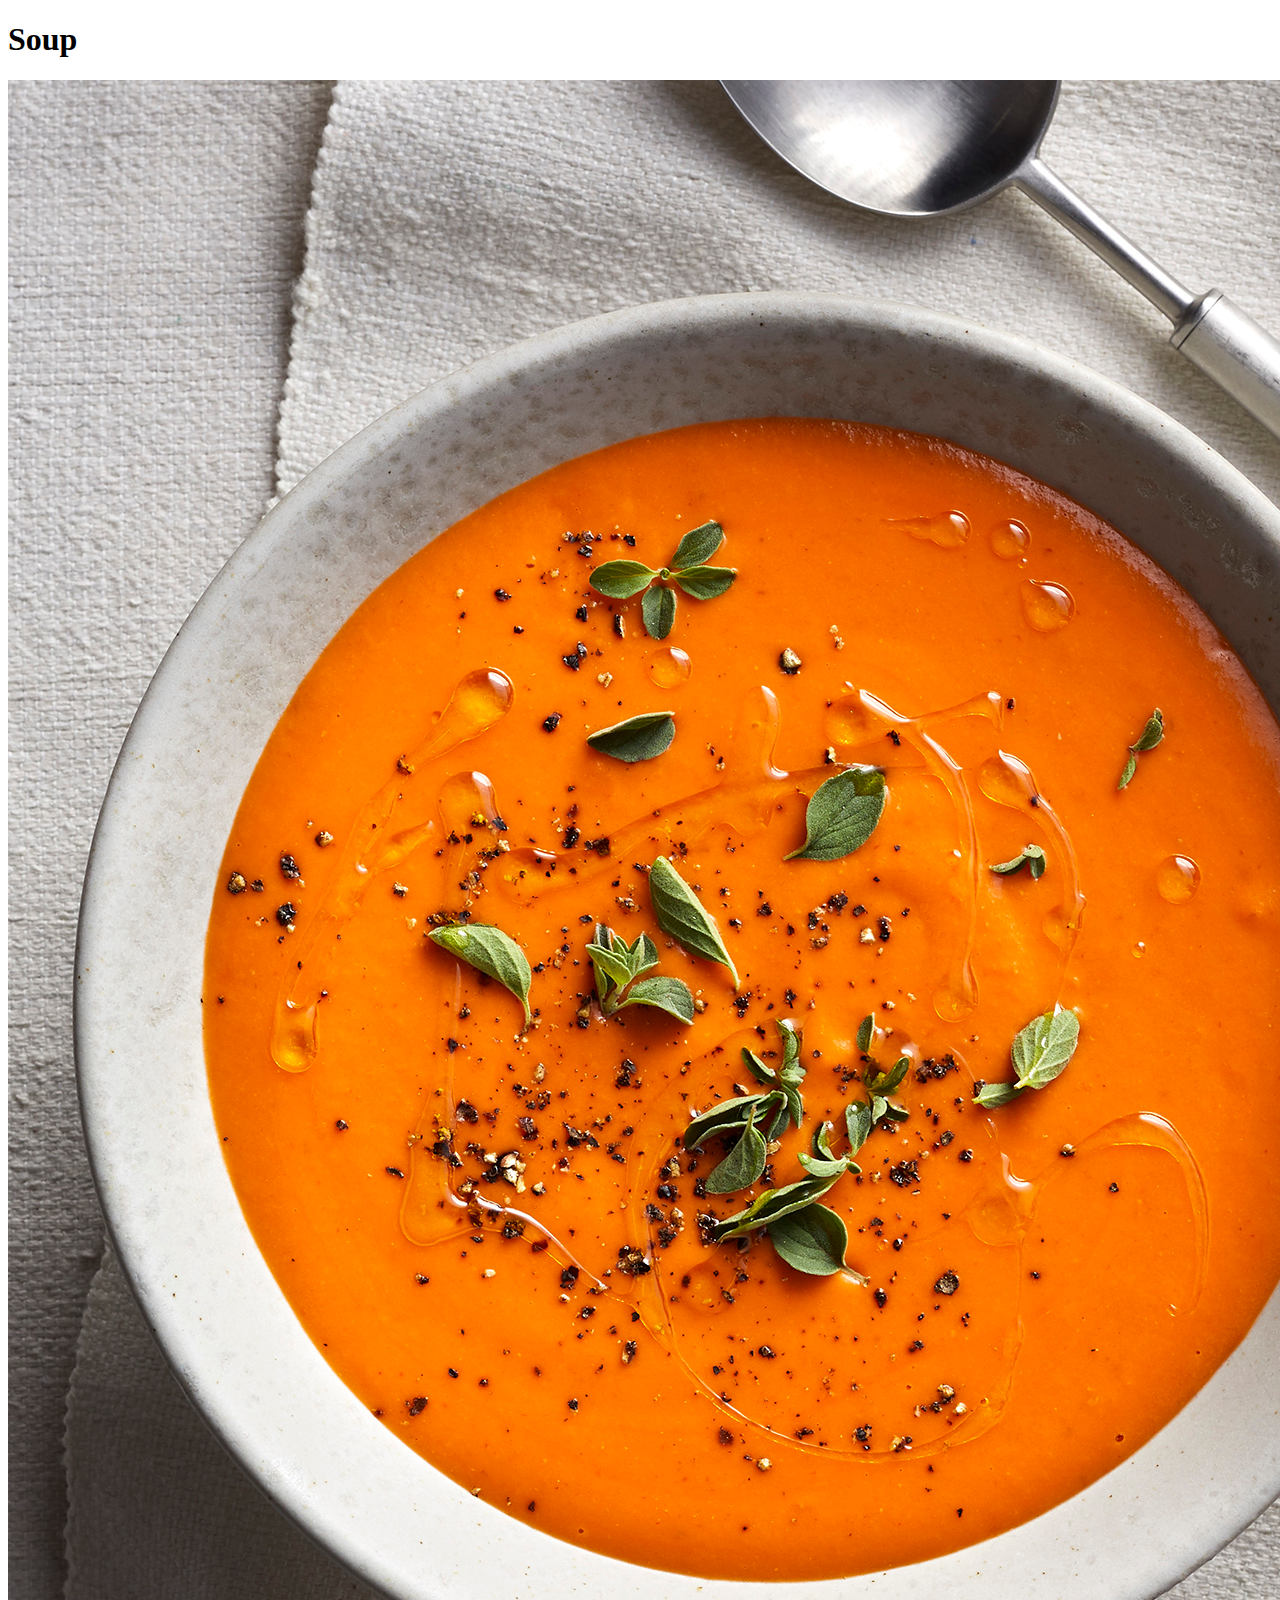
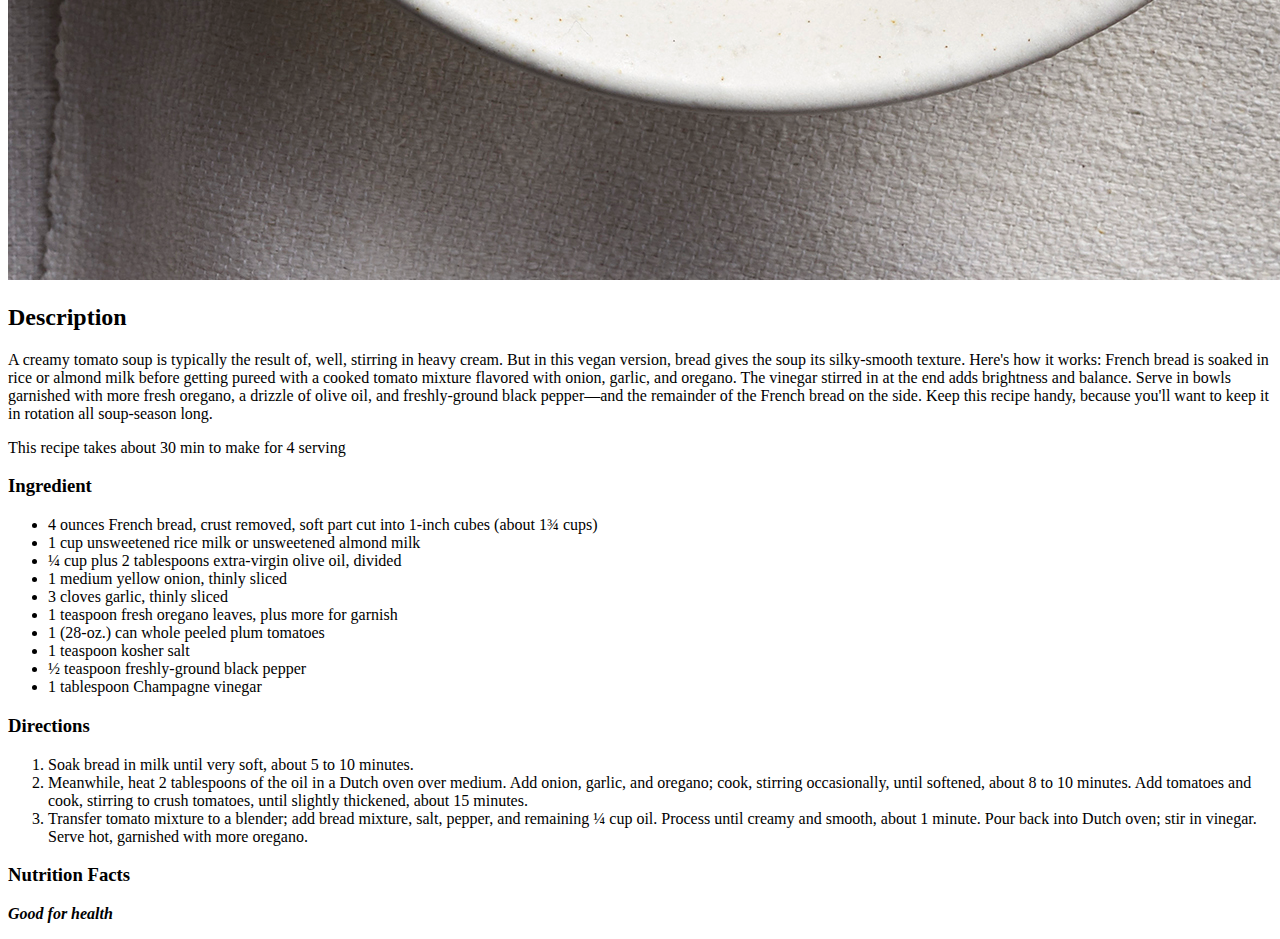
==== recipes/soup.html @ 603a23dd "Create soup recipe page and link to index page" ====
<!DOCTYPE html>
<html lang="en">
<head>
    <meta charset="UTF-8">
    <title>Soup</title>
</head>
<body>
    <h1>Soup</h1>
    <p></p>
    <img src="soup.jpeg" alt="A tomato soup">
    <p></p>
    <h2>Description</h2>
    <p></p>
    <p>A creamy tomato soup is typically the result of, well, stirring in heavy cream. 
        But in this vegan version, bread gives the soup its silky-smooth texture. 
        Here's how it works: French bread is soaked in rice or almond milk before getting pureed with a cooked tomato mixture flavored with onion, garlic, and oregano. 
        The vinegar stirred in at the end adds brightness and balance. Serve in bowls garnished with more fresh oregano, a drizzle of olive oil, and freshly-ground black pepper—and the remainder of the French bread on the side. 
        Keep this recipe handy, because you'll want to keep it in rotation all soup-season long. </p>
        <p></p>
        <p>This recipe takes about 30 min to make for 4 serving</p>
        <p></p>
        <h3>Ingredient</h3>
        <p></p>
        <ul>
            <li>4 ounces French bread, crust removed, soft part cut into 1-inch cubes (about 1¾ cups) </li>
            <li>1 cup unsweetened rice milk or unsweetened almond milk </li>
            <li>¼ cup plus 2 tablespoons extra-virgin olive oil, divided </li>
            <li>1 medium yellow onion, thinly sliced  </li>
            <li>3 cloves garlic, thinly sliced </li>
            <li>1 teaspoon fresh oregano leaves, plus more for garnish </li>
            <li>1 (28-oz.) can whole peeled plum tomatoes </li>
            <li>1 teaspoon kosher salt </li>
            <li>½ teaspoon freshly-ground black pepper </li>
            <li>1 tablespoon Champagne vinegar </li>
        </ul>
        <p></p>
        <h3>Directions</h3>
        <ol>
            <li>Soak bread in milk until very soft, about 5 to 10 minutes.</li>
            <li>Meanwhile, heat 2 tablespoons of the oil in a Dutch oven over medium. Add onion, garlic, and oregano; cook, stirring occasionally, until softened, about 8 to 10 minutes. Add tomatoes and cook, stirring to crush tomatoes, until slightly thickened, about 15 minutes.</li>
            <li>Transfer tomato mixture to a blender; add bread mixture, salt, pepper, and remaining ¼ cup oil. Process until creamy and smooth, about 1 minute. Pour back into Dutch oven; stir in vinegar. Serve hot, garnished with more oregano.</li>
        </ol>
        <p></p>
        <h3>Nutrition Facts</h3>
        <p></p>
        <p><strong><em>Good for health</em></strong></p>

</body>
</html>
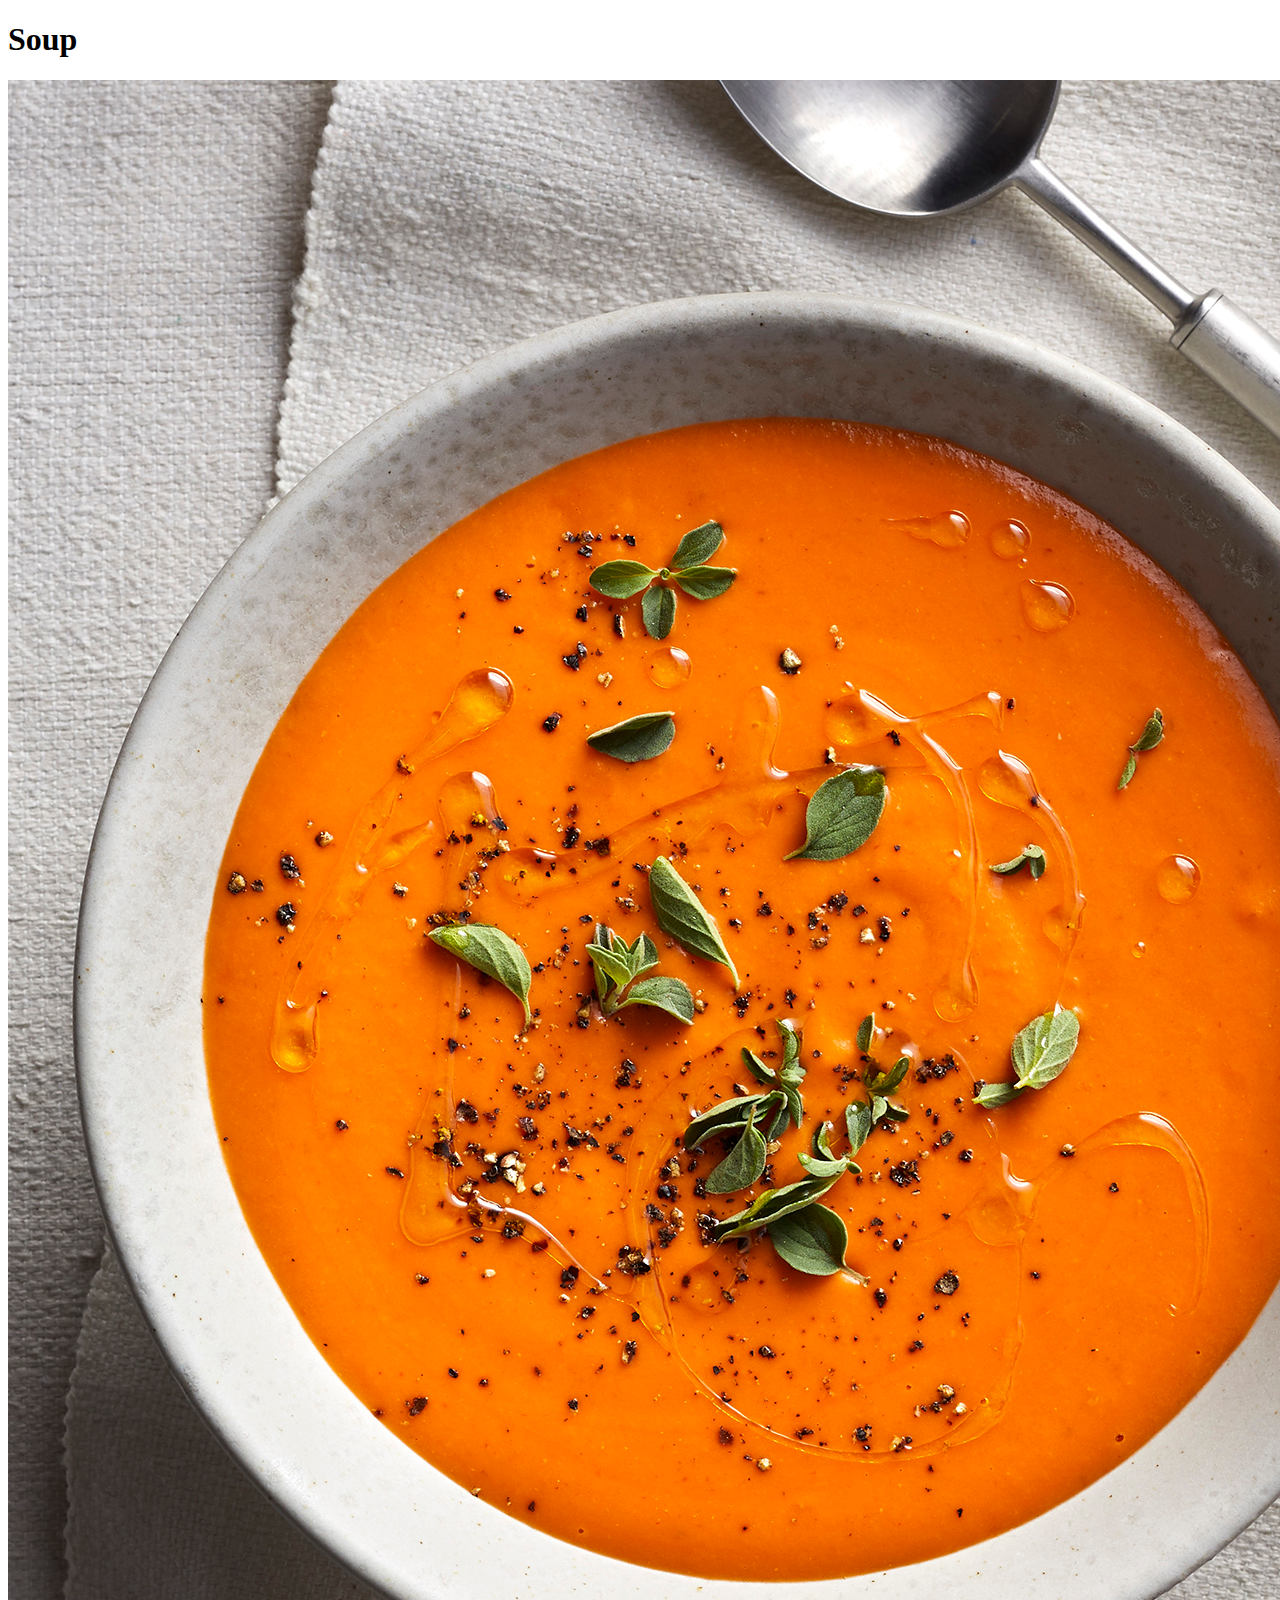
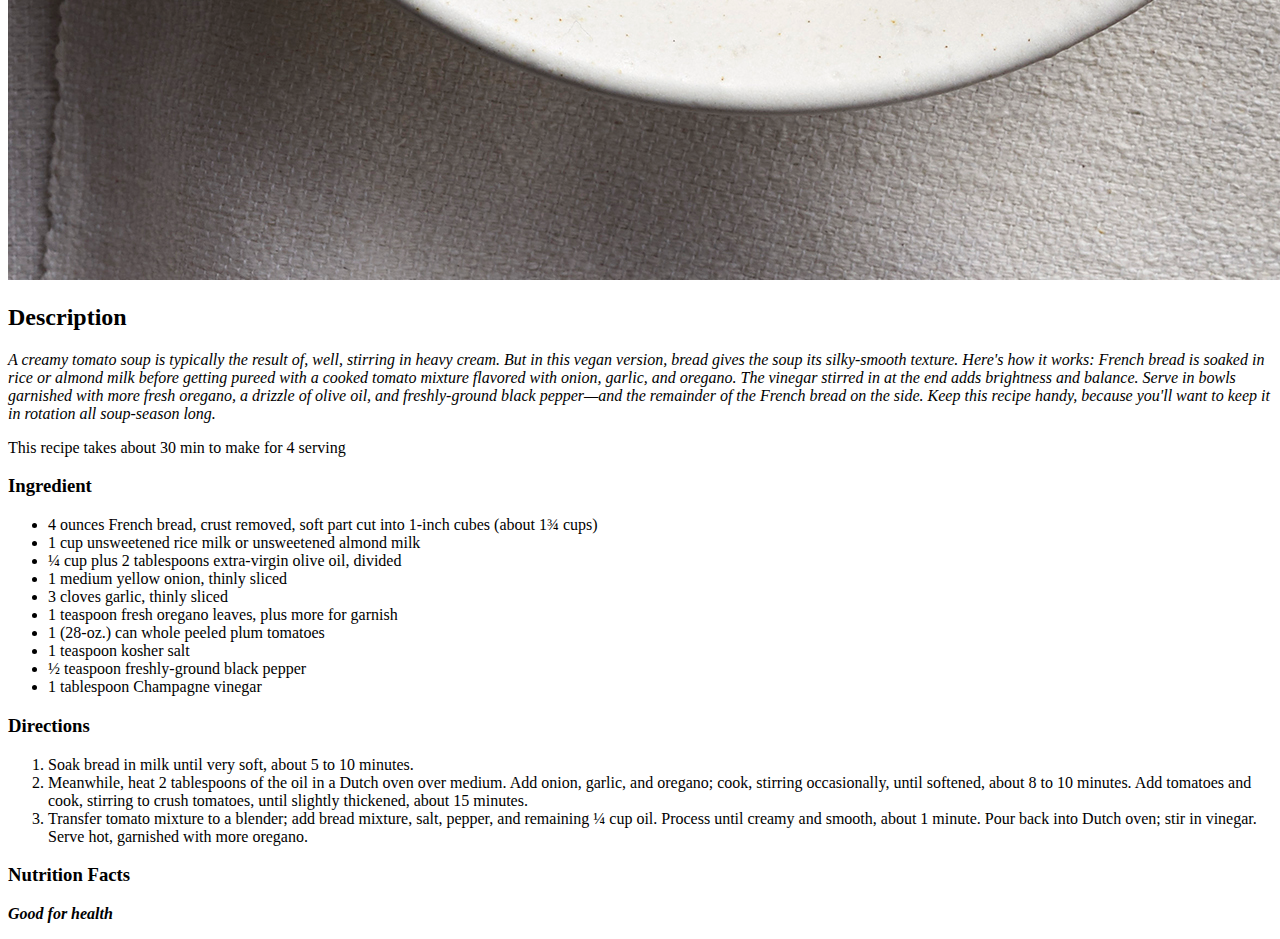
==== commit c851d84e: "Add emphasis on description" ====
--- a/recipes/soup.html
+++ b/recipes/soup.html
@@ -11,11 +11,11 @@
     <p></p>
     <h2>Description</h2>
     <p></p>
-    <p>A creamy tomato soup is typically the result of, well, stirring in heavy cream. 
+    <p><em>A creamy tomato soup is typically the result of, well, stirring in heavy cream. 
         But in this vegan version, bread gives the soup its silky-smooth texture. 
         Here's how it works: French bread is soaked in rice or almond milk before getting pureed with a cooked tomato mixture flavored with onion, garlic, and oregano. 
         The vinegar stirred in at the end adds brightness and balance. Serve in bowls garnished with more fresh oregano, a drizzle of olive oil, and freshly-ground black pepper—and the remainder of the French bread on the side. 
-        Keep this recipe handy, because you'll want to keep it in rotation all soup-season long. </p>
+        Keep this recipe handy, because you'll want to keep it in rotation all soup-season long. </em></p>
         <p></p>
         <p>This recipe takes about 30 min to make for 4 serving</p>
         <p></p>
